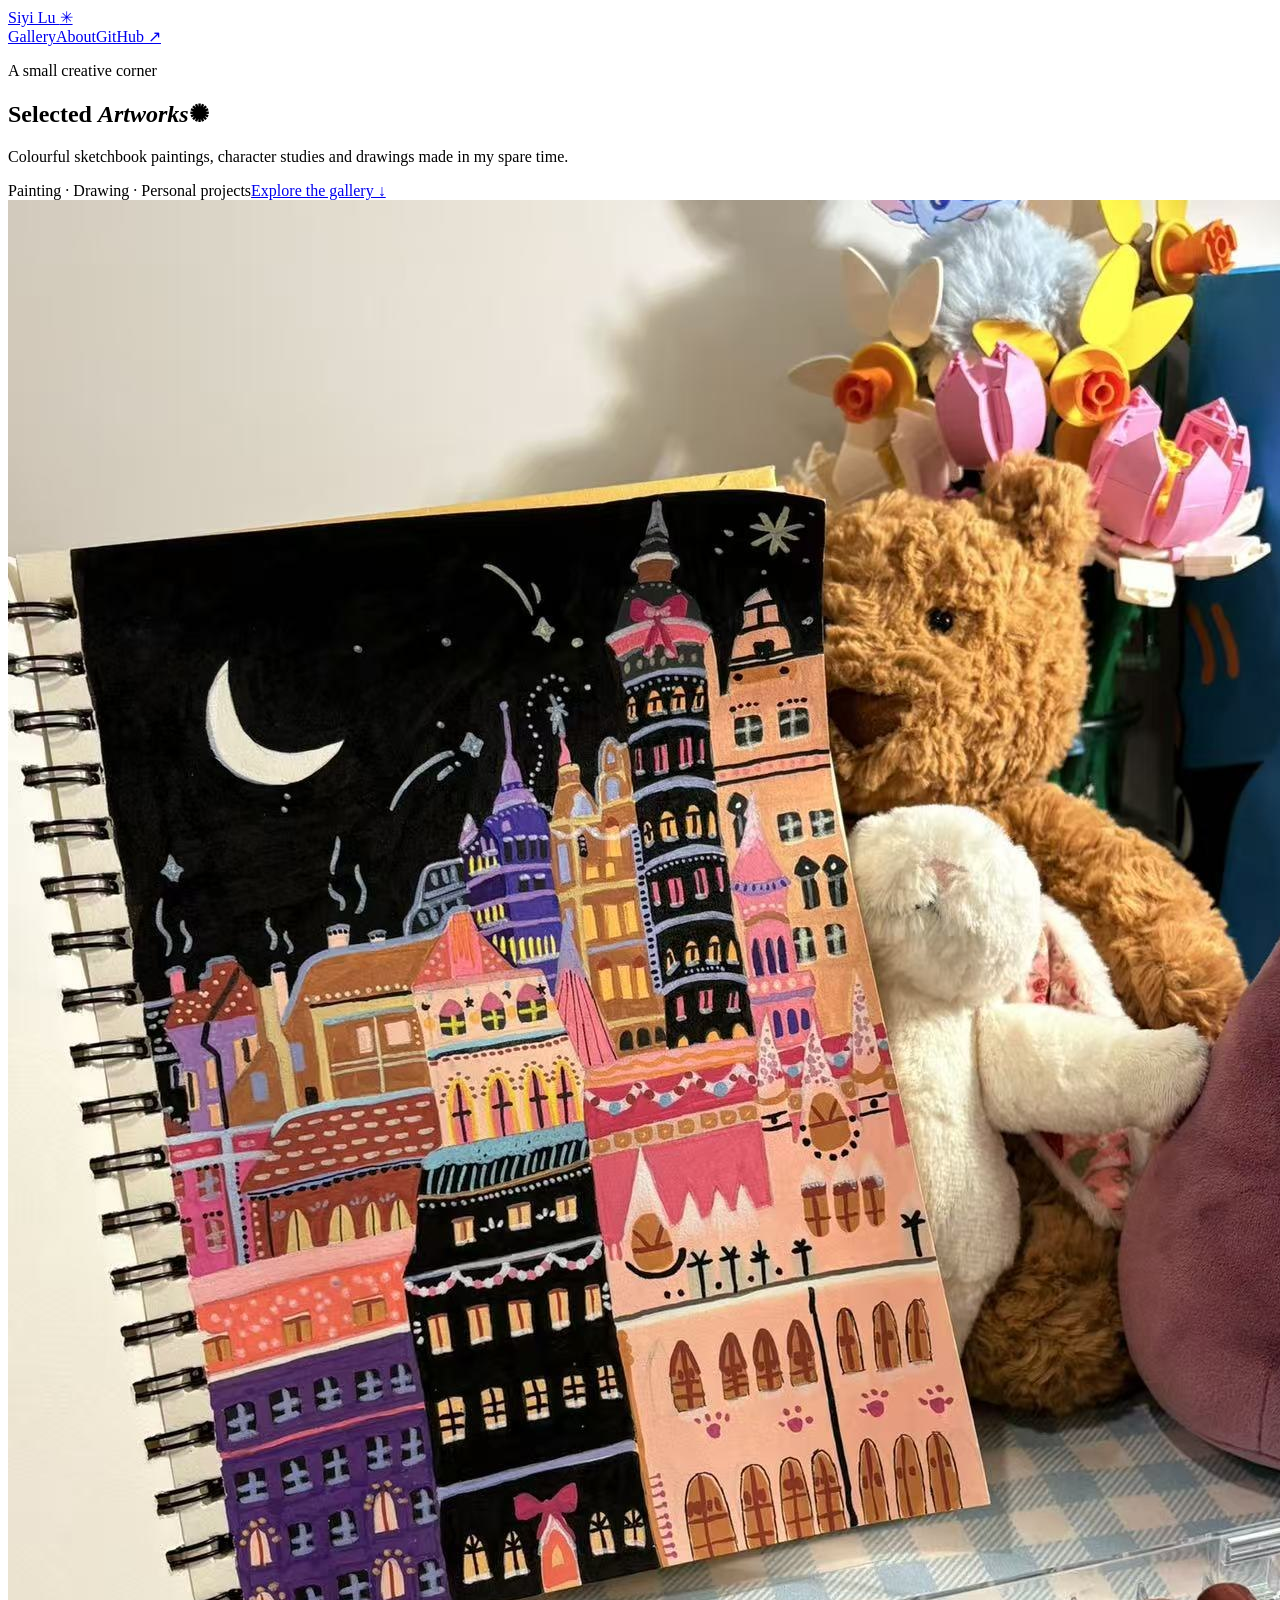
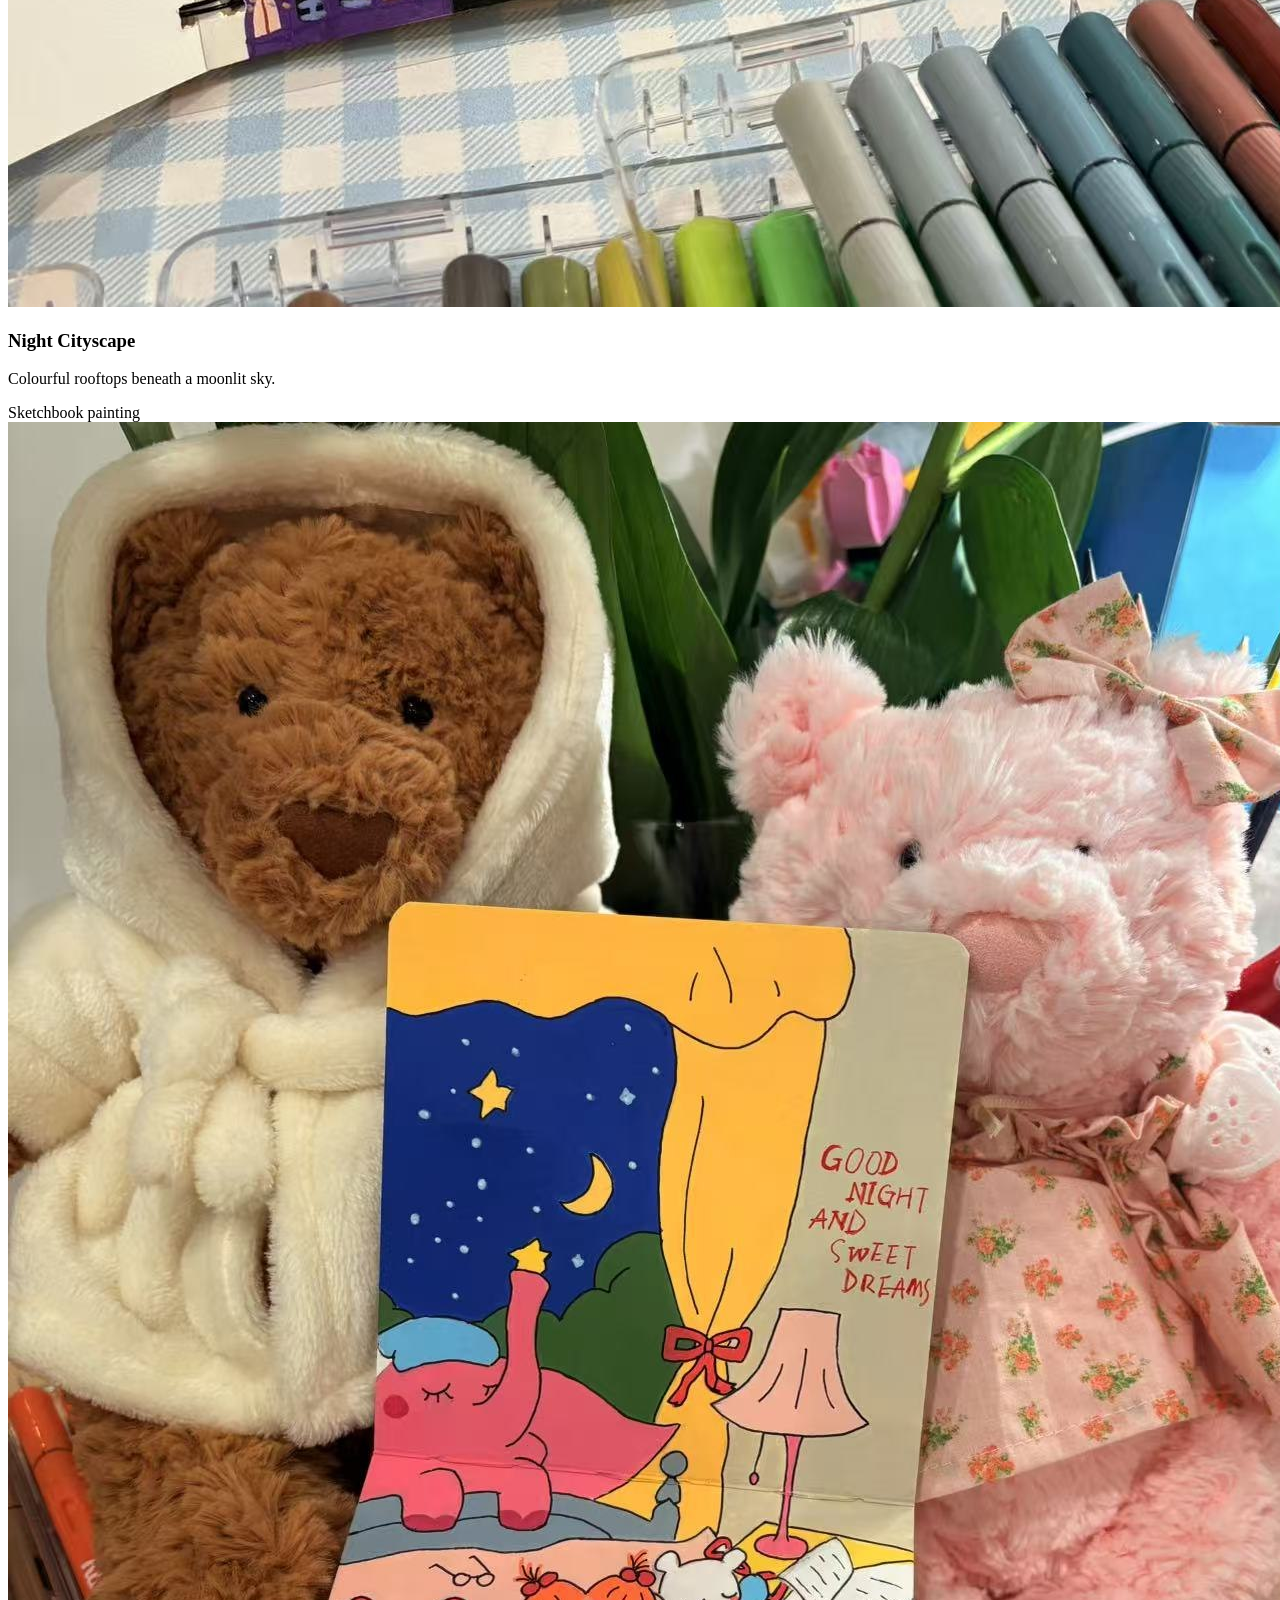
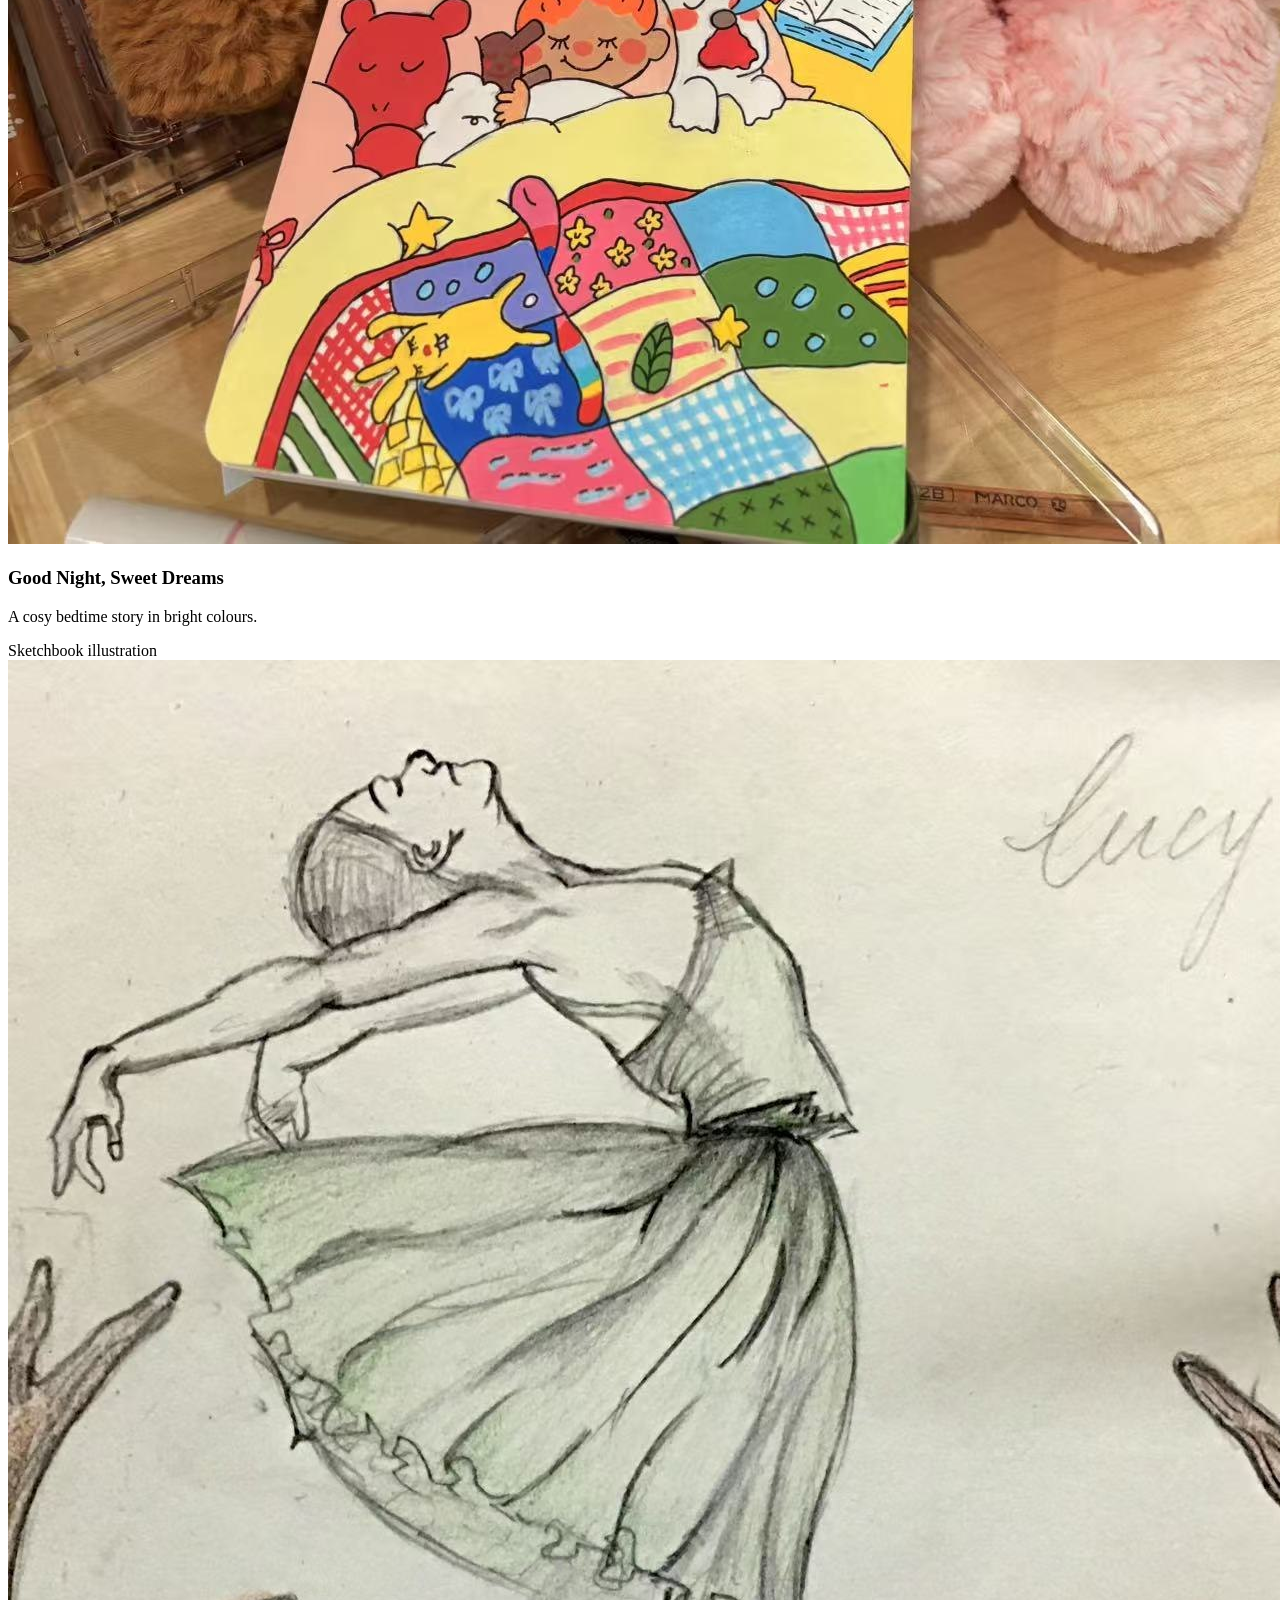
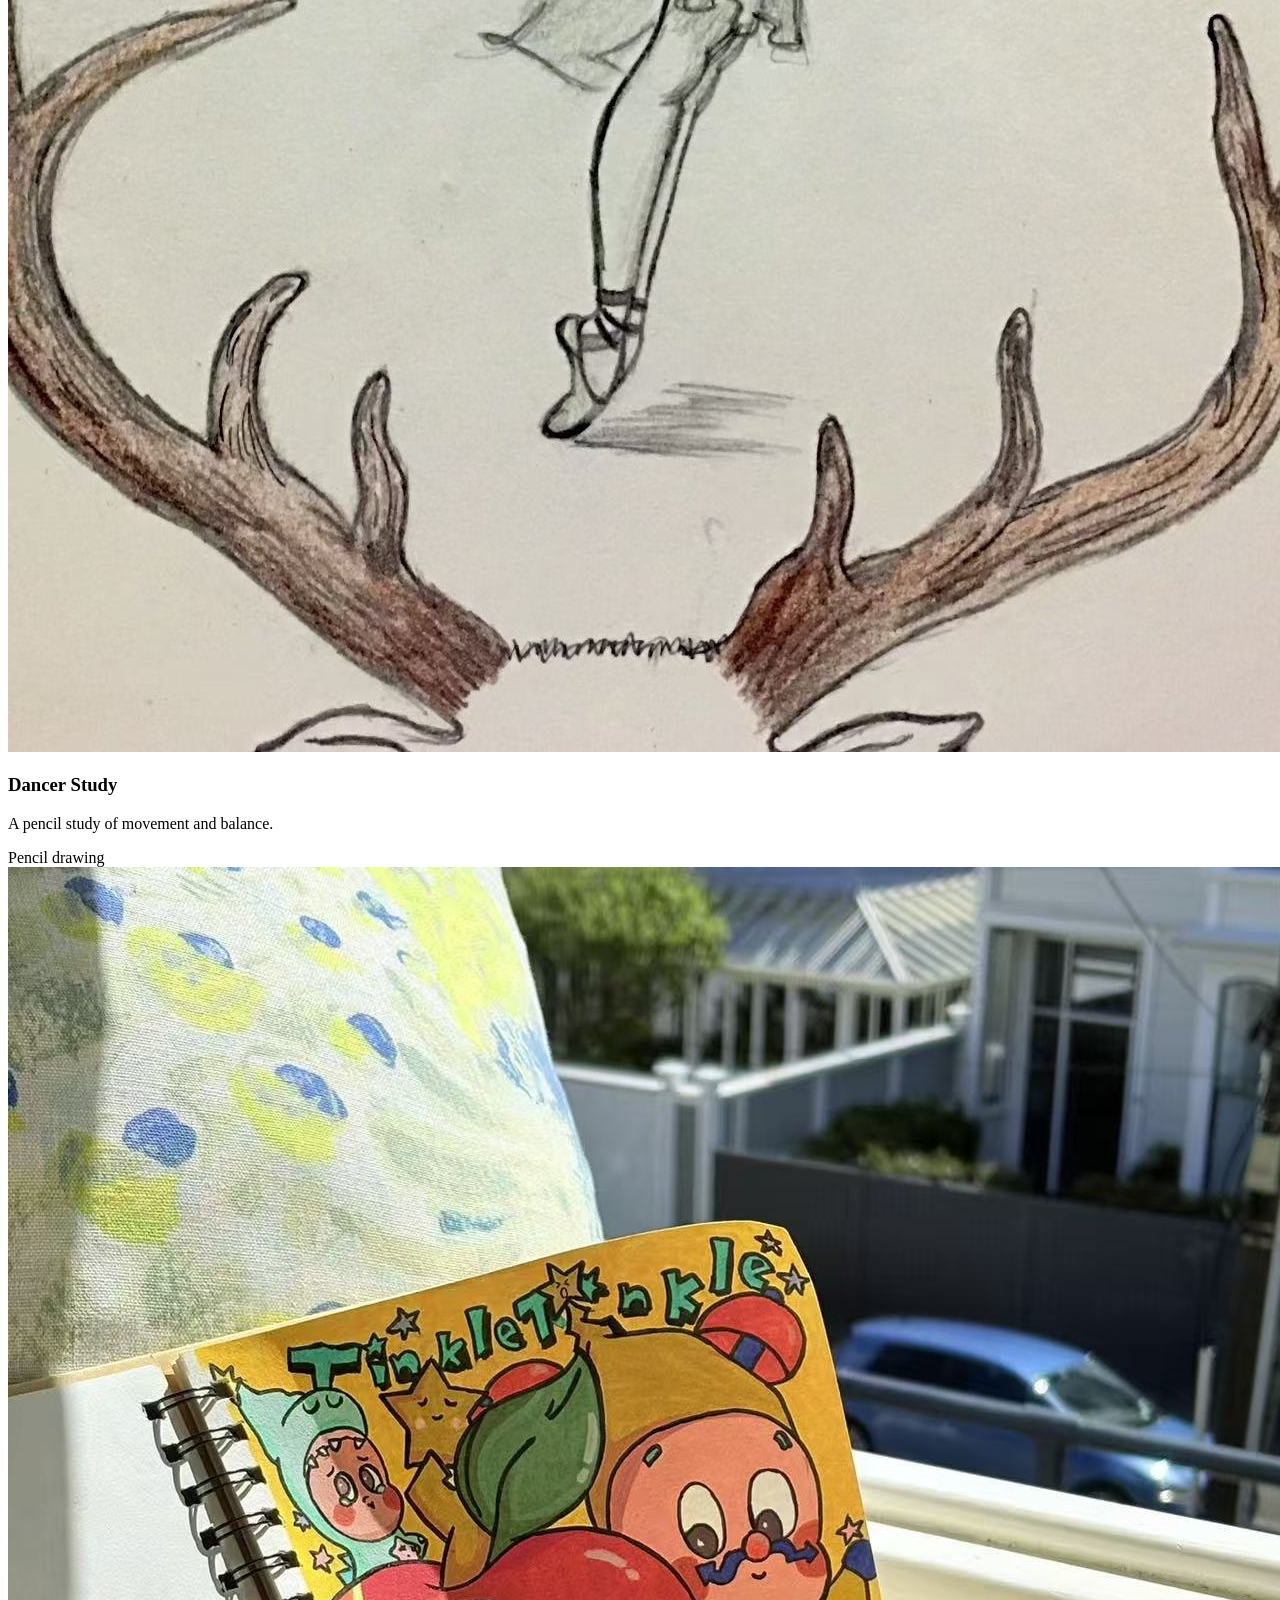
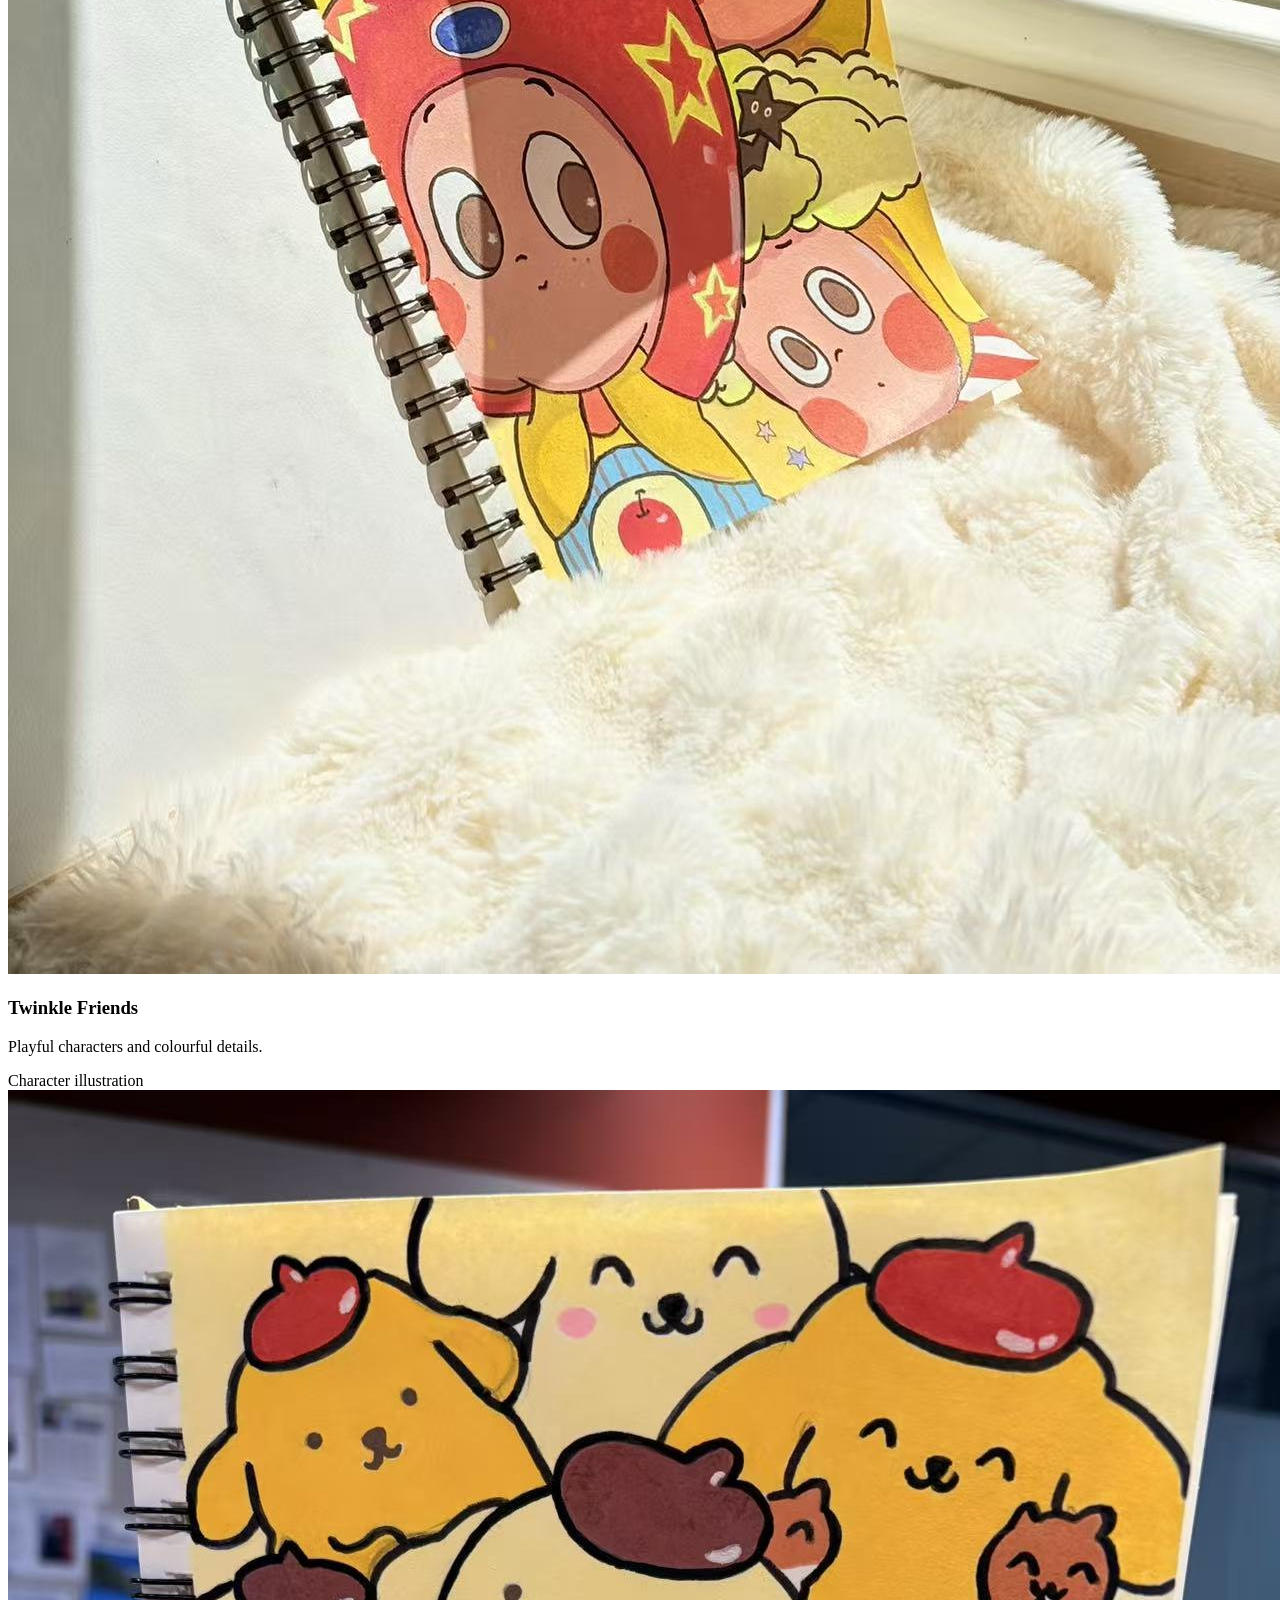
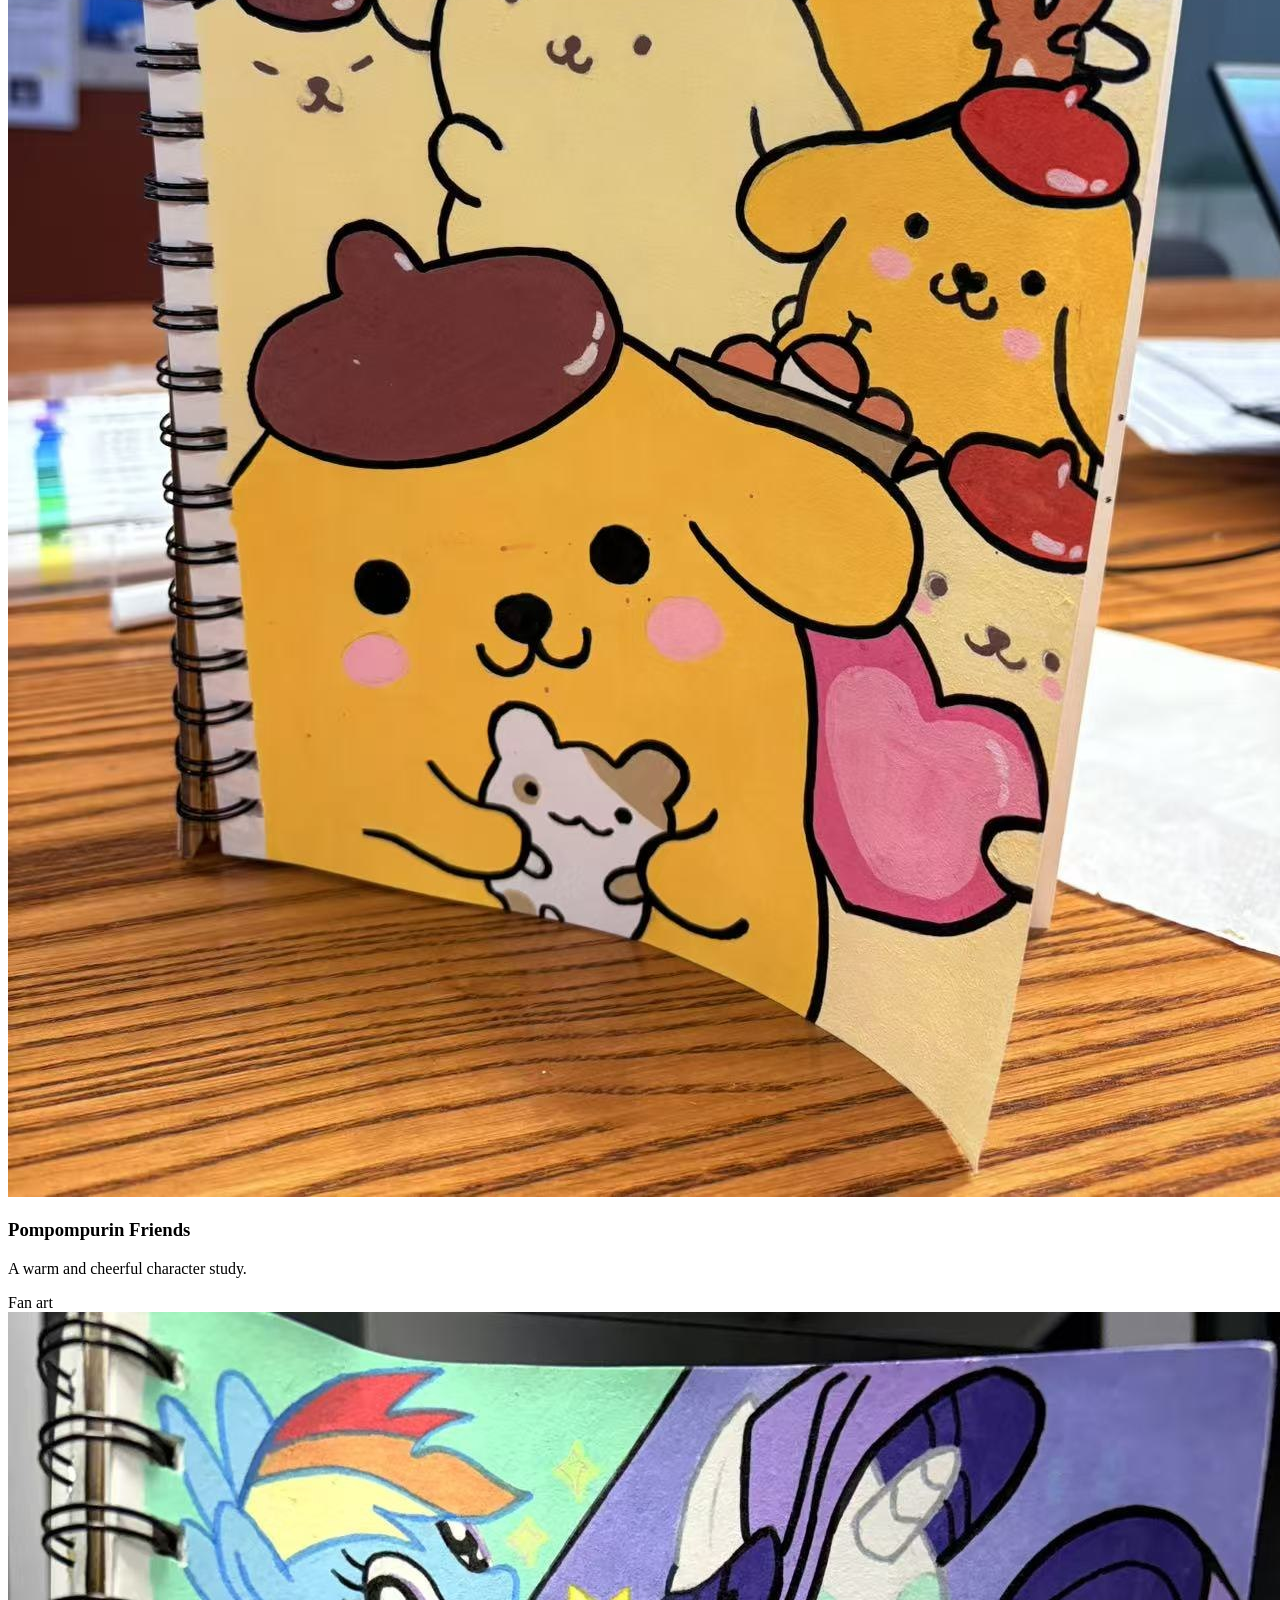
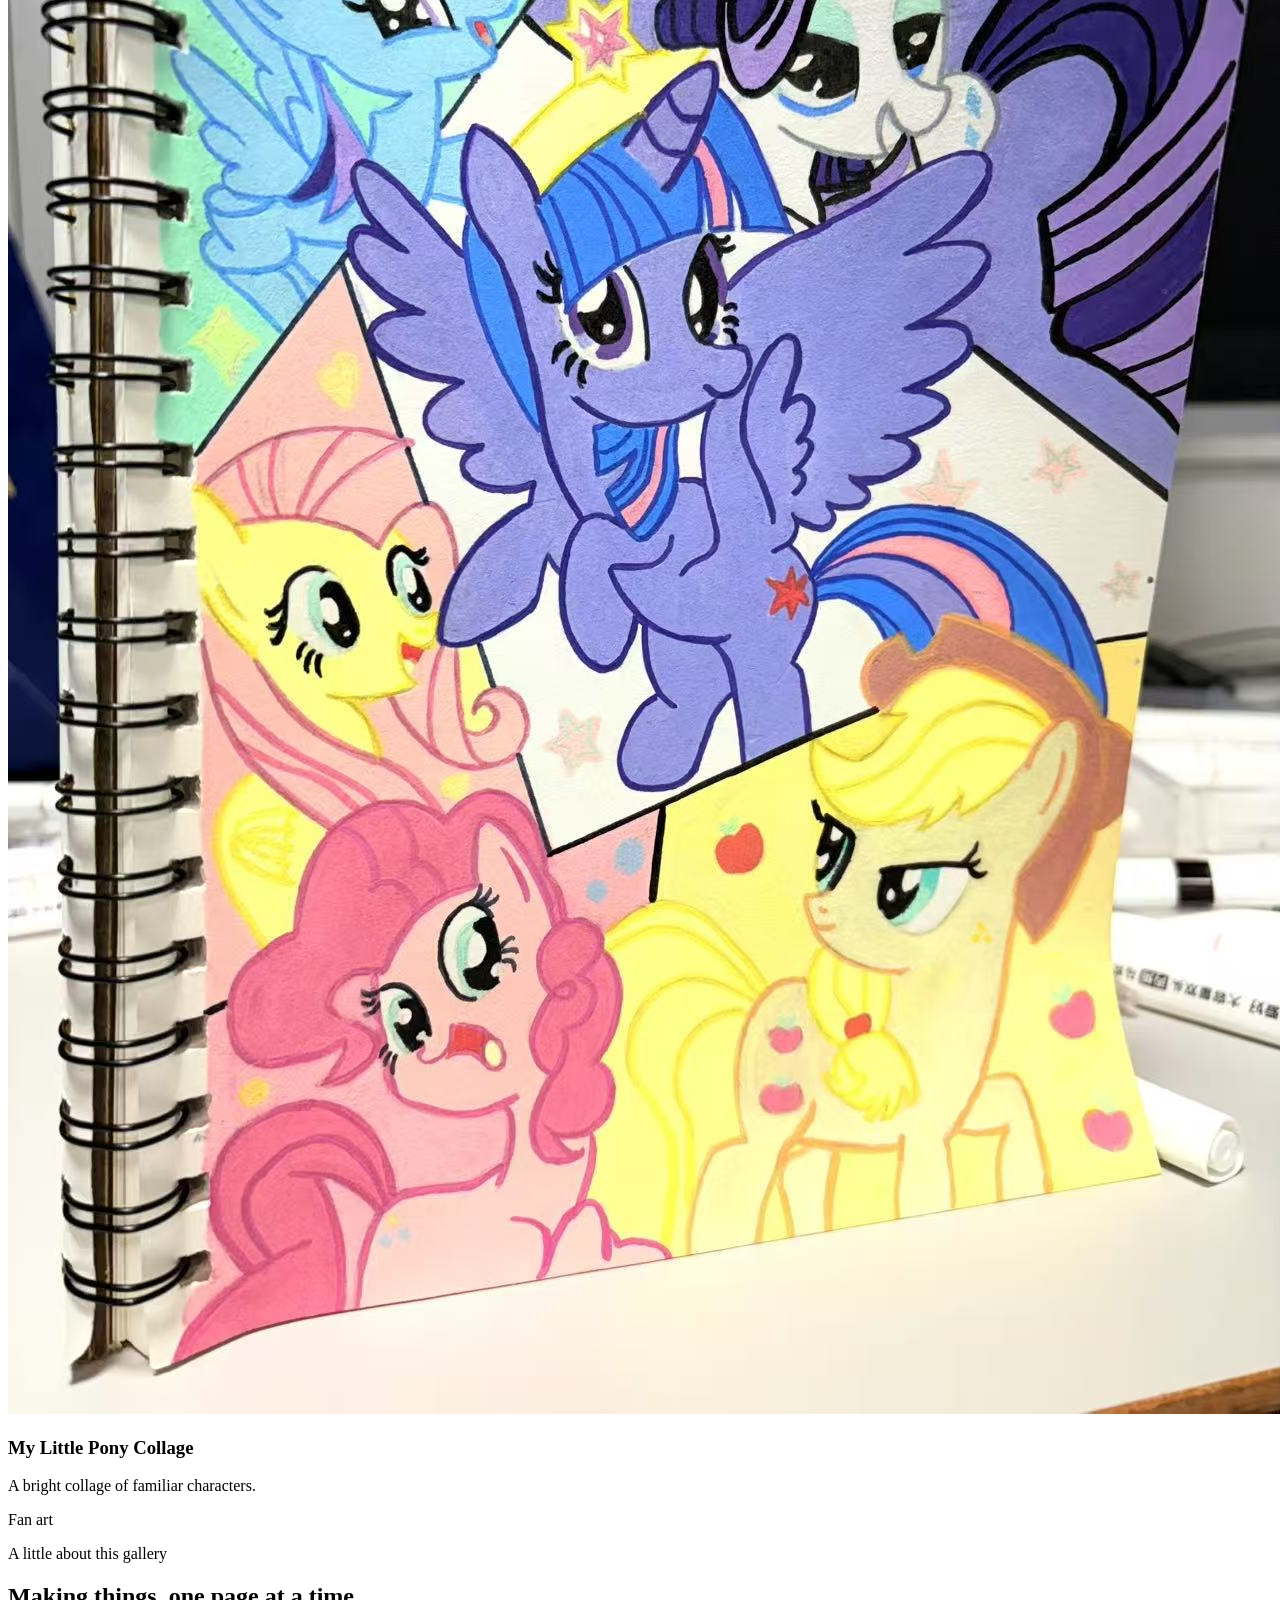
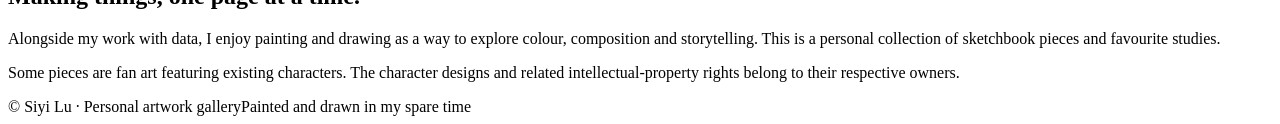
==== index.html @ df7b19b4 "Add art gallery homepage with six uploaded paintings" ====
<!doctype html>
<html lang="en">
<head>
<meta charset="utf-8">
<meta name="viewport" content="width=device-width, initial-scale=1">
<meta name="description" content="Paintings, sketchbook illustrations and pencil drawings by Siyi Lu.">
<title>Selected Artworks · Siyi Lu</title>
<link rel="stylesheet" href="style.css">
</head>
<body>
<header class="site-header">
  <a class="signature" href="#home">Siyi Lu <span class="dot">✳</span></a>
  <nav aria-label="Main navigation"><a href="#gallery">Gallery</a><a href="#about">About</a><a href="https://github.com/LUCYLU-debug" target="_blank" rel="noopener noreferrer">GitHub ↗</a></nav>
</header>
<main id="home">
  <section class="intro" aria-labelledby="page-title">
    <p class="eyebrow">A small creative corner</p>
    <h1 id="page-title">Selected <em>Artworks</em><span class="spark">✺</span></h1>
    <p class="lead">Colourful sketchbook paintings, character studies and drawings made in my spare time.</p>
    <div class="intro-bottom"><span>Painting · Drawing · Personal projects</span><a href="#gallery" class="browse">Explore the gallery ↓</a></div>
  </section>
  <section id="gallery" class="gallery" aria-label="Artwork gallery">
    <article class="art-card">
      <a class="image-link" href="night-city.jpg" target="_blank" rel="noopener noreferrer" aria-label="View full image: Night Cityscape"><img src="night-city.jpg" alt="Colourful rooftops beneath a moonlit sky." loading="lazy"></a>
      <div class="art-info"><div class="art-text"><h3>Night Cityscape</h3><p>Colourful rooftops beneath a moonlit sky.</p></div><span class="pill">Sketchbook painting</span></div>
    </article>
    <article class="art-card">
      <a class="image-link" href="sweet-dreams.jpg" target="_blank" rel="noopener noreferrer" aria-label="View full image: Good Night, Sweet Dreams"><img src="sweet-dreams.jpg" alt="A cosy bedtime story in bright colours." loading="lazy"></a>
      <div class="art-info"><div class="art-text"><h3>Good Night, Sweet Dreams</h3><p>A cosy bedtime story in bright colours.</p></div><span class="pill">Sketchbook illustration</span></div>
    </article>
    <article class="art-card">
      <a class="image-link" href="dancer-study.jpg" target="_blank" rel="noopener noreferrer" aria-label="View full image: Dancer Study"><img src="dancer-study.jpg" alt="A pencil study of movement and balance." loading="lazy"></a>
      <div class="art-info"><div class="art-text"><h3>Dancer Study</h3><p>A pencil study of movement and balance.</p></div><span class="pill">Pencil drawing</span></div>
    </article>
    <article class="art-card">
      <a class="image-link" href="twinkle-friends.jpg" target="_blank" rel="noopener noreferrer" aria-label="View full image: Twinkle Friends"><img src="twinkle-friends.jpg" alt="Playful characters and colourful details." loading="lazy"></a>
      <div class="art-info"><div class="art-text"><h3>Twinkle Friends</h3><p>Playful characters and colourful details.</p></div><span class="pill">Character illustration</span></div>
    </article>
    <article class="art-card">
      <a class="image-link" href="pompompurin-fanart.jpg" target="_blank" rel="noopener noreferrer" aria-label="View full image: Pompompurin Friends"><img src="pompompurin-fanart.jpg" alt="A warm and cheerful character study." loading="lazy"></a>
      <div class="art-info"><div class="art-text"><h3>Pompompurin Friends</h3><p>A warm and cheerful character study.</p></div><span class="pill">Fan art</span></div>
    </article>
    <article class="art-card">
      <a class="image-link" href="my-little-pony-fanart.jpg" target="_blank" rel="noopener noreferrer" aria-label="View full image: My Little Pony Collage"><img src="my-little-pony-fanart.jpg" alt="A bright collage of familiar characters." loading="lazy"></a>
      <div class="art-info"><div class="art-text"><h3>My Little Pony Collage</h3><p>A bright collage of familiar characters.</p></div><span class="pill">Fan art</span></div>
    </article>
  </section>
  <section id="about" class="about">
    <div><p class="eyebrow">A little about this gallery</p><h2>Making things, one page at a time.</h2></div>
    <div><p>Alongside my work with data, I enjoy painting and drawing as a way to explore colour, composition and storytelling. This is a personal collection of sketchbook pieces and favourite studies.</p><p class="note">Some pieces are fan art featuring existing characters. The character designs and related intellectual-property rights belong to their respective owners.</p></div>
  </section>
</main>
<footer><span>© Siyi Lu · Personal artwork gallery</span><span>Painted and drawn in my spare time</span></footer>
</body>
</html>
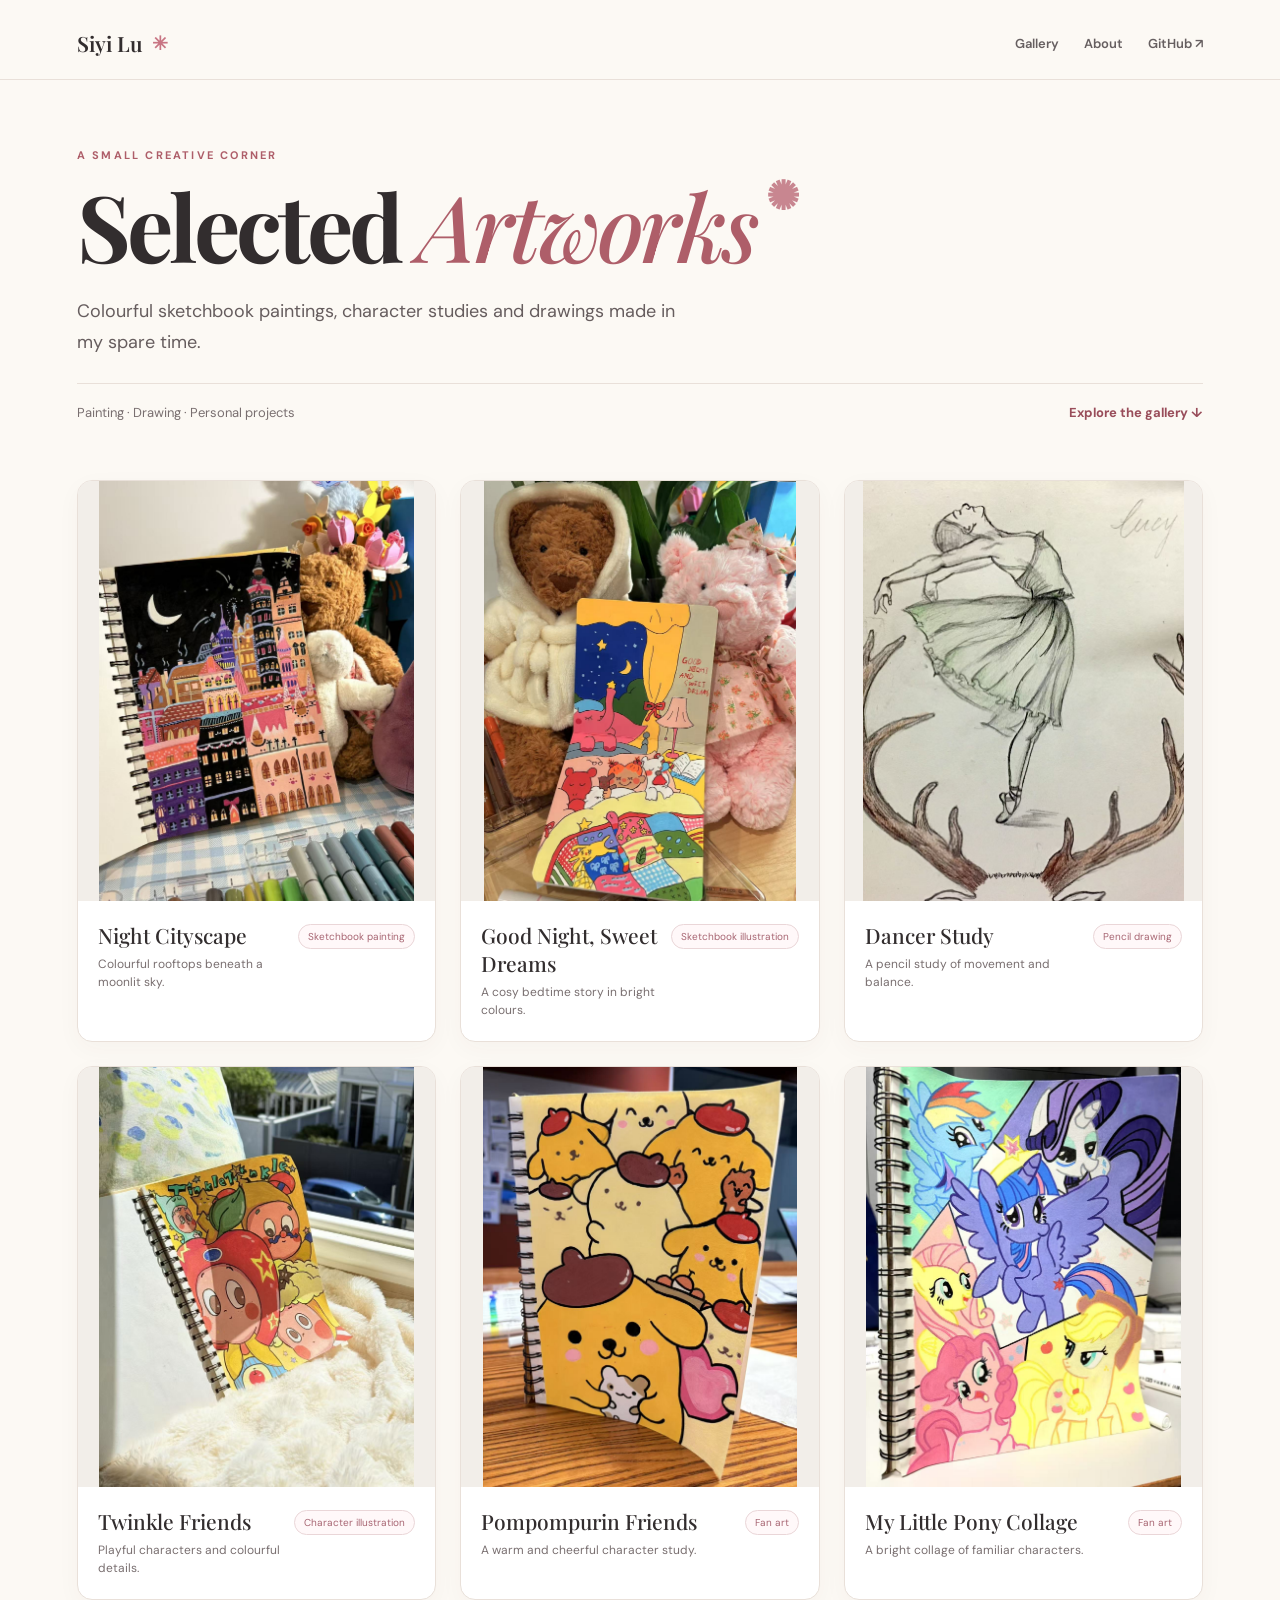
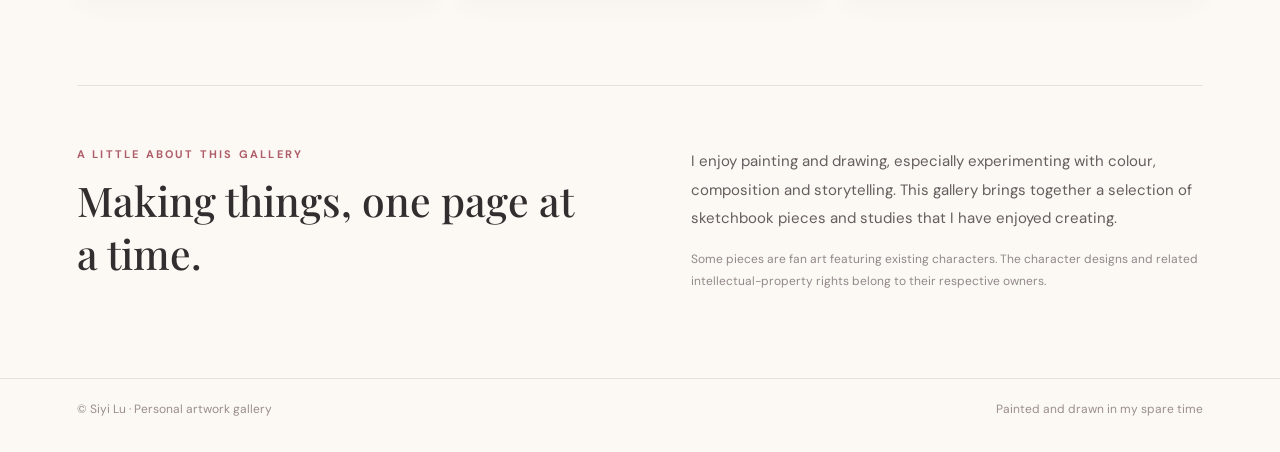
==== commit a8cda6c7: "Make gallery introduction personal and remove work-related framing" ====
--- a/index.html
+++ b/index.html
@@ -47,7 +47,7 @@
   </section>
   <section id="about" class="about">
     <div><p class="eyebrow">A little about this gallery</p><h2>Making things, one page at a time.</h2></div>
-    <div><p>Alongside my work with data, I enjoy painting and drawing as a way to explore colour, composition and storytelling. This is a personal collection of sketchbook pieces and favourite studies.</p><p class="note">Some pieces are fan art featuring existing characters. The character designs and related intellectual-property rights belong to their respective owners.</p></div>
+    <div><p>I enjoy painting and drawing, especially experimenting with colour, composition and storytelling. This gallery brings together a selection of sketchbook pieces and studies that I have enjoyed creating.</p><p class="note">Some pieces are fan art featuring existing characters. The character designs and related intellectual-property rights belong to their respective owners.</p></div>
   </section>
 </main>
 <footer><span>© Siyi Lu · Personal artwork gallery</span><span>Painted and drawn in my spare time</span></footer>
--- a/style.css
+++ b/style.css
@@ -0,0 +1,38 @@
+@import url('https://fonts.googleapis.com/css2?family=DM+Sans:wght@400;500;600;700&family=Playfair+Display:ital,wght@0,500;0,600;1,500&display=swap');
+:root{--ink:#322d2e;--muted:#796f70;--paper:#fcf9f4;--border:#e9e0d9;--rose:#ae5e69}
+*{box-sizing:border-box}
+html{scroll-behavior:smooth}
+body{margin:0;background:var(--paper);font-family:'DM Sans',Arial,sans-serif;color:var(--ink)}
+a{color:inherit}
+.site-header{max-width:1280px;margin:auto;padding:29px 6% 22px;display:flex;justify-content:space-between;align-items:center;gap:16px;border-bottom:1px solid var(--border)}
+.signature{font-family:'Playfair Display',Georgia,serif;font-size:21px;text-decoration:none;font-weight:600}
+.dot{font-size:19px;color:#c87583;vertical-align:top;margin-left:4px}
+.site-header nav{display:flex;gap:25px;align-items:center}
+.site-header nav a{text-decoration:none;font-size:13px;font-weight:600;color:#665f60}
+.site-header nav a:hover,.browse:hover{color:var(--rose)}
+main{max-width:1280px;margin:auto;padding:0 6%}
+.intro{padding:68px 0 35px}
+.eyebrow{text-transform:uppercase;letter-spacing:.20em;font-size:11px;font-weight:700;color:var(--rose);margin:0 0 13px}
+.intro h1{font-family:'Playfair Display',Georgia,serif;font-size:clamp(50px,7.2vw,100px);line-height:1.09;letter-spacing:-.04em;margin:0}
+.intro h1 em{font-weight:500;color:var(--rose)}
+.spark{font-family:Georgia,serif;font-style:normal;font-size:40px;color:#c88690;margin-left:11px;vertical-align:top}
+.lead{max-width:615px;font-size:18px;line-height:1.7;color:#665d5e;margin:21px 0 25px}
+.intro-bottom{display:flex;justify-content:space-between;align-items:center;gap:20px;color:var(--muted);font-size:13px;border-top:1px solid var(--border);padding-top:20px}
+.browse{text-decoration:none;font-weight:700;color:#994d5a}
+.gallery{display:grid;grid-template-columns:repeat(3,minmax(0,1fr));gap:24px;margin:24px 0 85px}
+.art-card{min-width:0;background:white;border-radius:15px;overflow:hidden;border:1px solid var(--border);box-shadow:0 7px 25px rgba(90,60,58,.035)}
+.image-link{background:#f2eee9;display:flex;justify-content:center;align-items:center;overflow:hidden;height:420px}
+.image-link img{display:block;max-width:100%;max-height:100%;width:auto;height:100%;object-fit:contain;transition:transform .35s ease}
+.image-link:hover img{transform:scale(1.025)}
+.art-info{display:flex;gap:10px;justify-content:space-between;padding:20px 20px 21px;align-items:flex-start}
+.art-info h3{font-family:'Playfair Display',Georgia,serif;font-size:21px;font-weight:500;margin:0 0 6px}
+.art-info p{margin:0;color:var(--muted);font-size:12px;line-height:1.55}
+.pill{flex-shrink:0;border:1px solid #ead6d8;background:#fff8f9;color:#a76572;font-size:10px;padding:5px 9px;border-radius:20px;margin-top:3px}
+.about{display:grid;grid-template-columns:1fr 1fr;gap:9%;border-top:1px solid var(--border);padding:61px 0 70px}
+.about h2{font-family:'Playfair Display',Georgia,serif;font-size:clamp(28px,3.2vw,42px);font-weight:500;line-height:1.3;margin:0}
+.about p:not(.eyebrow){font-size:15px;line-height:1.9;color:#665d5e;margin:0 0 15px}
+.about .note{font-size:12px!important;color:#918789!important}
+footer{max-width:1280px;margin:auto;padding:22px 6% 35px;border-top:1px solid var(--border);display:flex;justify-content:space-between;gap:20px;color:#9a8e8d;font-size:12px}
+@media(max-width:920px){.gallery{grid-template-columns:repeat(2,minmax(0,1fr));gap:16px}.image-link{height:325px}}
+@media(max-width:600px){.site-header{padding:20px 5%}.site-header nav{gap:13px}.site-header nav a{font-size:11px}.intro{padding:45px 0 22px}.intro h1{font-size:49px}.lead{font-size:15px}.intro-bottom{align-items:flex-start;flex-direction:column;gap:10px}.gallery{grid-template-columns:1fr;gap:15px}.image-link{height:380px}.art-info h3{font-size:20px}.about{grid-template-columns:1fr;gap:18px;padding:47px 0}.spark{font-size:24px}footer{flex-direction:column}}
+@media(prefers-reduced-motion:reduce){html{scroll-behavior:auto}.image-link img{transition:none}}
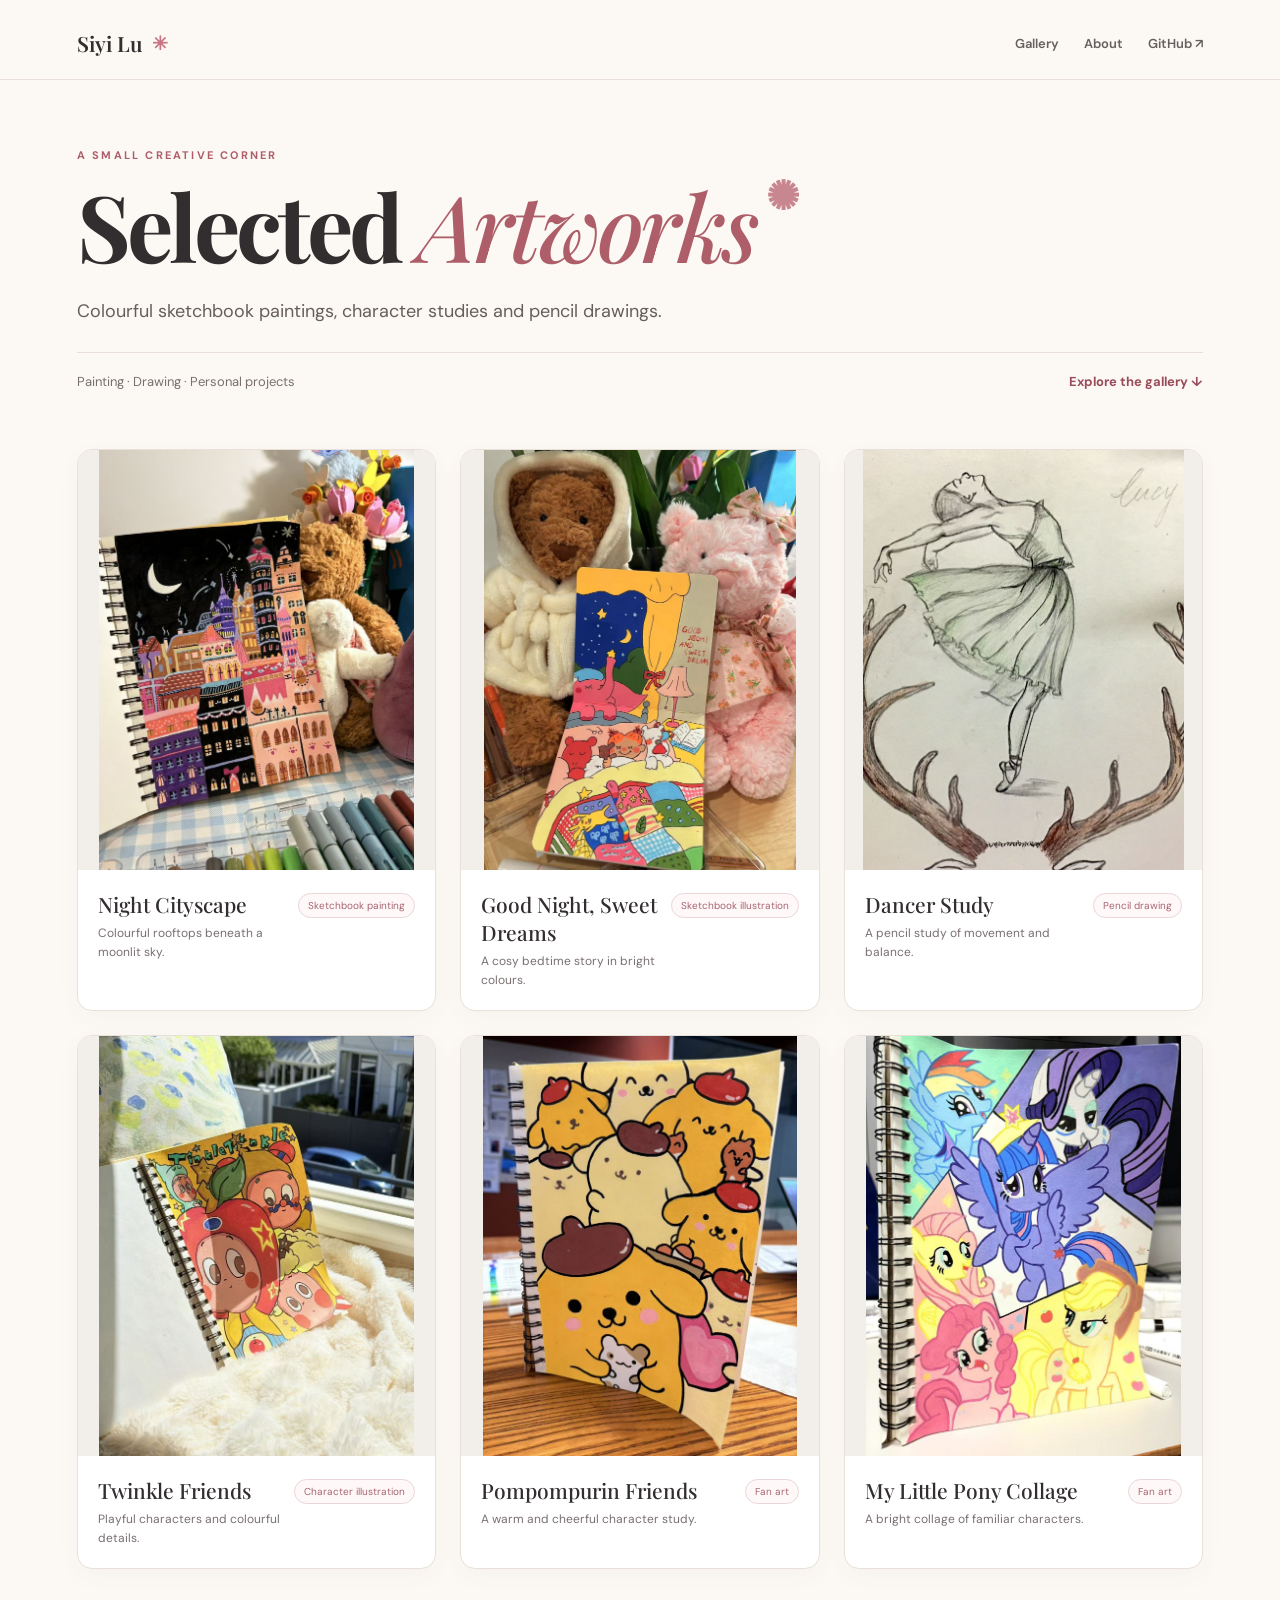
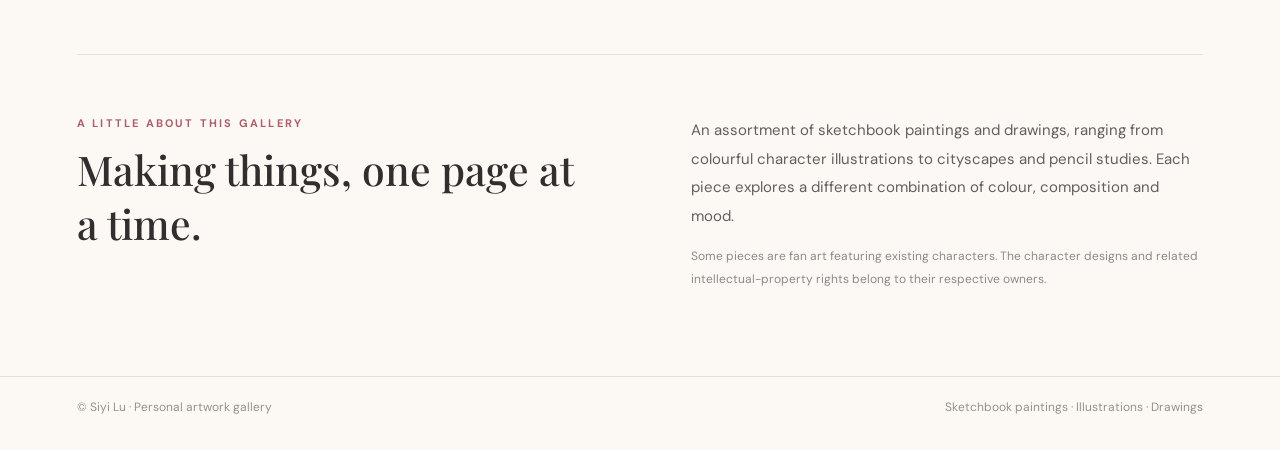
==== commit 49295b3d: "Use entirely neutral non-first-person copy on art gallery" ====
--- a/index.html
+++ b/index.html
@@ -16,7 +16,7 @@
   <section class="intro" aria-labelledby="page-title">
     <p class="eyebrow">A small creative corner</p>
     <h1 id="page-title">Selected <em>Artworks</em><span class="spark">✺</span></h1>
-    <p class="lead">Colourful sketchbook paintings, character studies and drawings made in my spare time.</p>
+    <p class="lead">Colourful sketchbook paintings, character studies and pencil drawings.</p>
     <div class="intro-bottom"><span>Painting · Drawing · Personal projects</span><a href="#gallery" class="browse">Explore the gallery ↓</a></div>
   </section>
   <section id="gallery" class="gallery" aria-label="Artwork gallery">
@@ -47,9 +47,9 @@
   </section>
   <section id="about" class="about">
     <div><p class="eyebrow">A little about this gallery</p><h2>Making things, one page at a time.</h2></div>
-    <div><p>I enjoy painting and drawing, especially experimenting with colour, composition and storytelling. This gallery brings together a selection of sketchbook pieces and studies that I have enjoyed creating.</p><p class="note">Some pieces are fan art featuring existing characters. The character designs and related intellectual-property rights belong to their respective owners.</p></div>
+    <div><p>An assortment of sketchbook paintings and drawings, ranging from colourful character illustrations to cityscapes and pencil studies. Each piece explores a different combination of colour, composition and mood.</p><p class="note">Some pieces are fan art featuring existing characters. The character designs and related intellectual-property rights belong to their respective owners.</p></div>
   </section>
 </main>
-<footer><span>© Siyi Lu · Personal artwork gallery</span><span>Painted and drawn in my spare time</span></footer>
+<footer><span>© Siyi Lu · Personal artwork gallery</span><span>Sketchbook paintings · Illustrations · Drawings</span></footer>
 </body>
 </html>
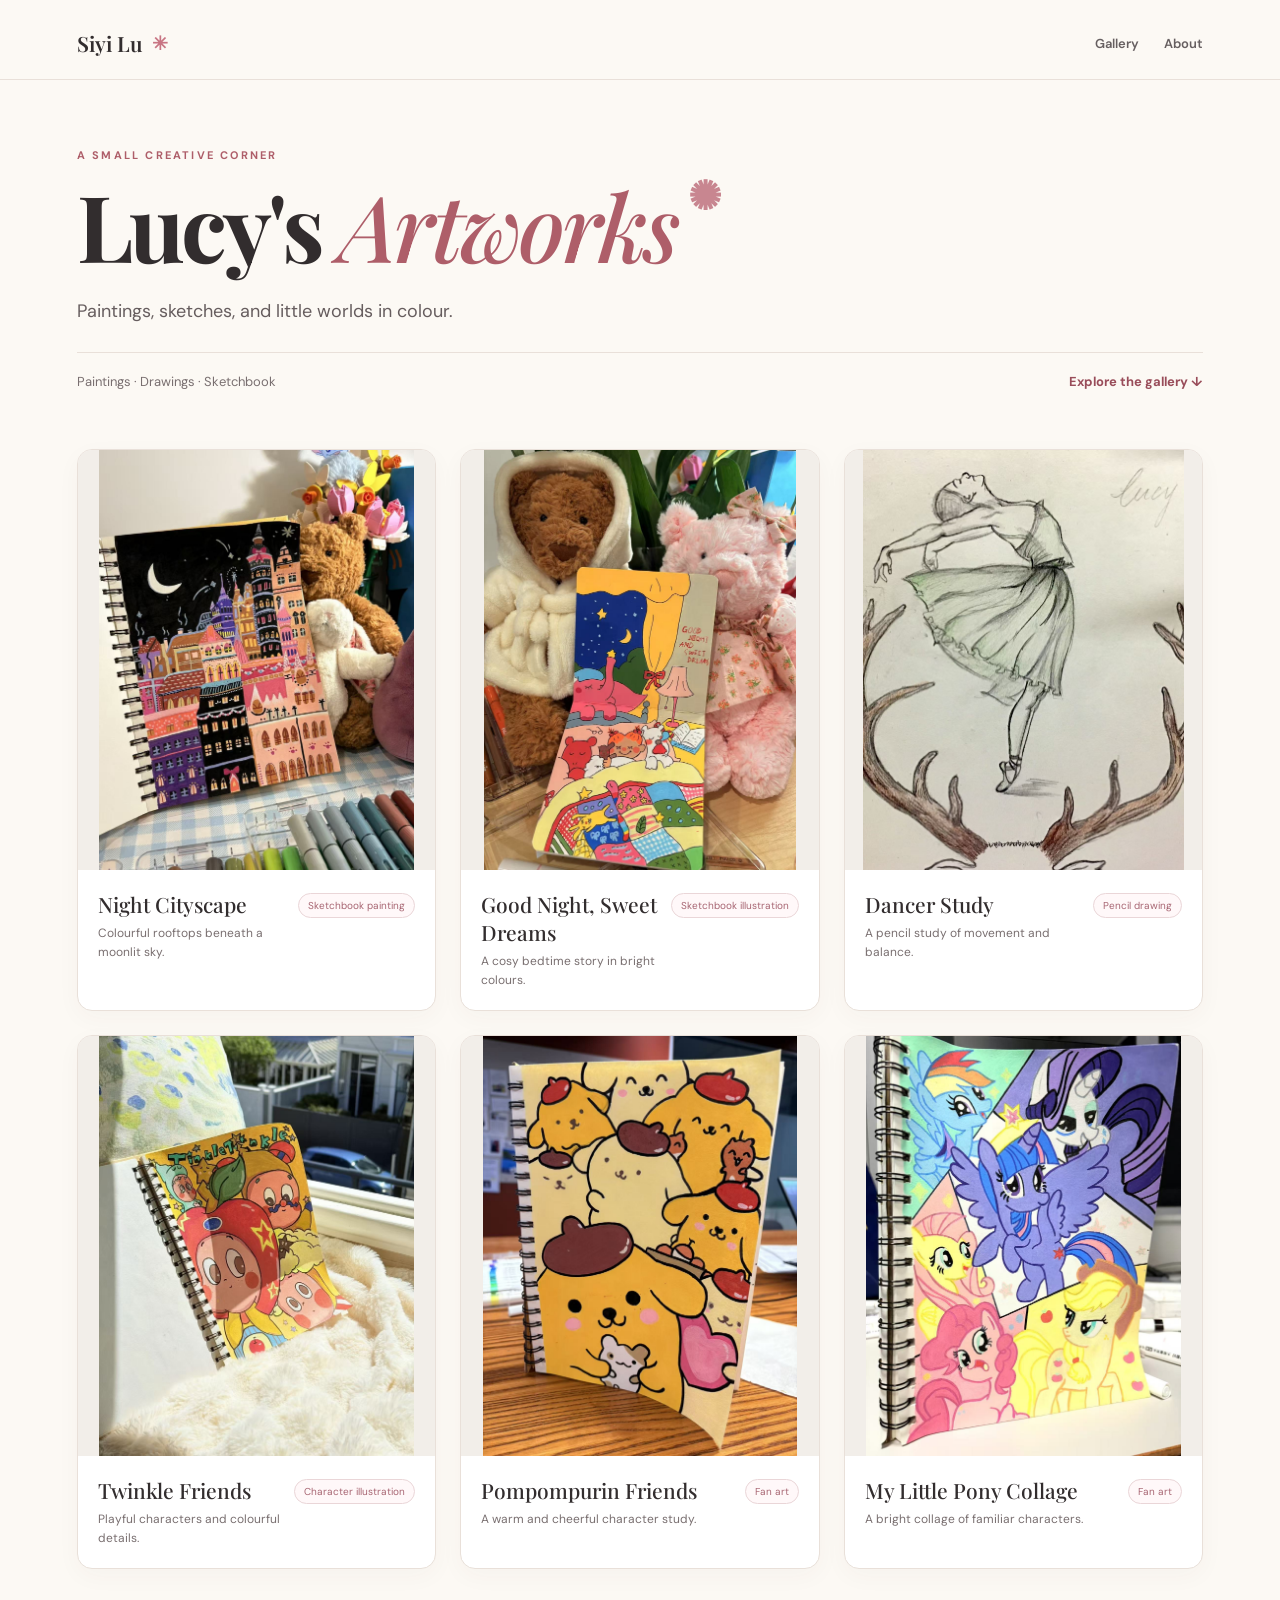
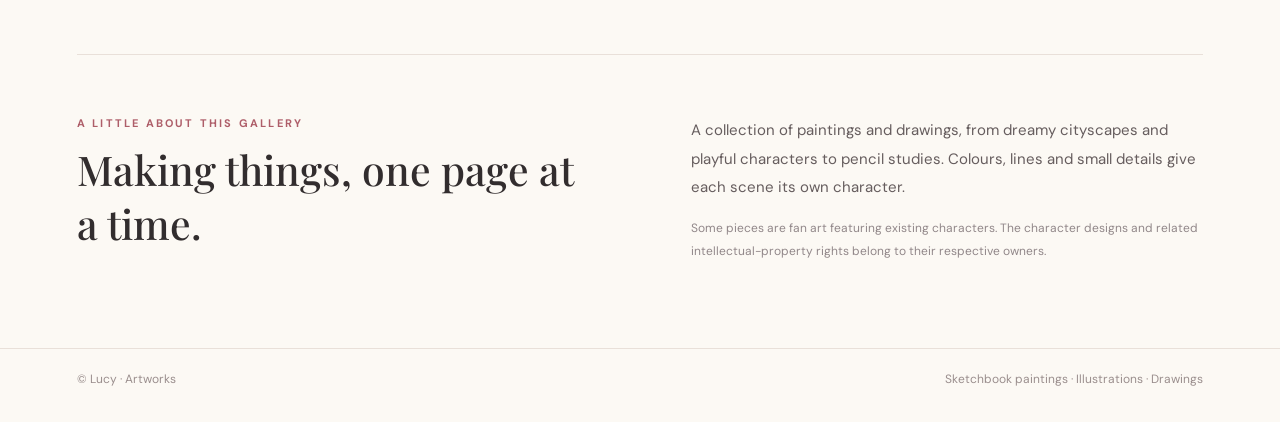
==== commit ddb08a2c: "Rename gallery to Lucy's Artworks and remove portfolio/job-style framing" ====
--- a/index.html
+++ b/index.html
@@ -4,20 +4,20 @@
 <meta charset="utf-8">
 <meta name="viewport" content="width=device-width, initial-scale=1">
 <meta name="description" content="Paintings, sketchbook illustrations and pencil drawings by Siyi Lu.">
-<title>Selected Artworks · Siyi Lu</title>
+<title>Lucy's Artworks</title>
 <link rel="stylesheet" href="style.css">
 </head>
 <body>
 <header class="site-header">
   <a class="signature" href="#home">Siyi Lu <span class="dot">✳</span></a>
-  <nav aria-label="Main navigation"><a href="#gallery">Gallery</a><a href="#about">About</a><a href="https://github.com/LUCYLU-debug" target="_blank" rel="noopener noreferrer">GitHub ↗</a></nav>
+  <nav aria-label="Main navigation"><a href="#gallery">Gallery</a><a href="#about">About</a></nav>
 </header>
 <main id="home">
   <section class="intro" aria-labelledby="page-title">
     <p class="eyebrow">A small creative corner</p>
-    <h1 id="page-title">Selected <em>Artworks</em><span class="spark">✺</span></h1>
-    <p class="lead">Colourful sketchbook paintings, character studies and pencil drawings.</p>
-    <div class="intro-bottom"><span>Painting · Drawing · Personal projects</span><a href="#gallery" class="browse">Explore the gallery ↓</a></div>
+    <h1 id="page-title">Lucy's <em>Artworks</em><span class="spark">✺</span></h1>
+    <p class="lead">Paintings, sketches, and little worlds in colour.</p>
+    <div class="intro-bottom"><span>Paintings · Drawings · Sketchbook</span><a href="#gallery" class="browse">Explore the gallery ↓</a></div>
   </section>
   <section id="gallery" class="gallery" aria-label="Artwork gallery">
     <article class="art-card">
@@ -47,9 +47,9 @@
   </section>
   <section id="about" class="about">
     <div><p class="eyebrow">A little about this gallery</p><h2>Making things, one page at a time.</h2></div>
-    <div><p>An assortment of sketchbook paintings and drawings, ranging from colourful character illustrations to cityscapes and pencil studies. Each piece explores a different combination of colour, composition and mood.</p><p class="note">Some pieces are fan art featuring existing characters. The character designs and related intellectual-property rights belong to their respective owners.</p></div>
+    <div><p>A collection of paintings and drawings, from dreamy cityscapes and playful characters to pencil studies. Colours, lines and small details give each scene its own character.</p><p class="note">Some pieces are fan art featuring existing characters. The character designs and related intellectual-property rights belong to their respective owners.</p></div>
   </section>
 </main>
-<footer><span>© Siyi Lu · Personal artwork gallery</span><span>Sketchbook paintings · Illustrations · Drawings</span></footer>
+<footer><span>© Lucy · Artworks</span><span>Sketchbook paintings · Illustrations · Drawings</span></footer>
 </body>
 </html>
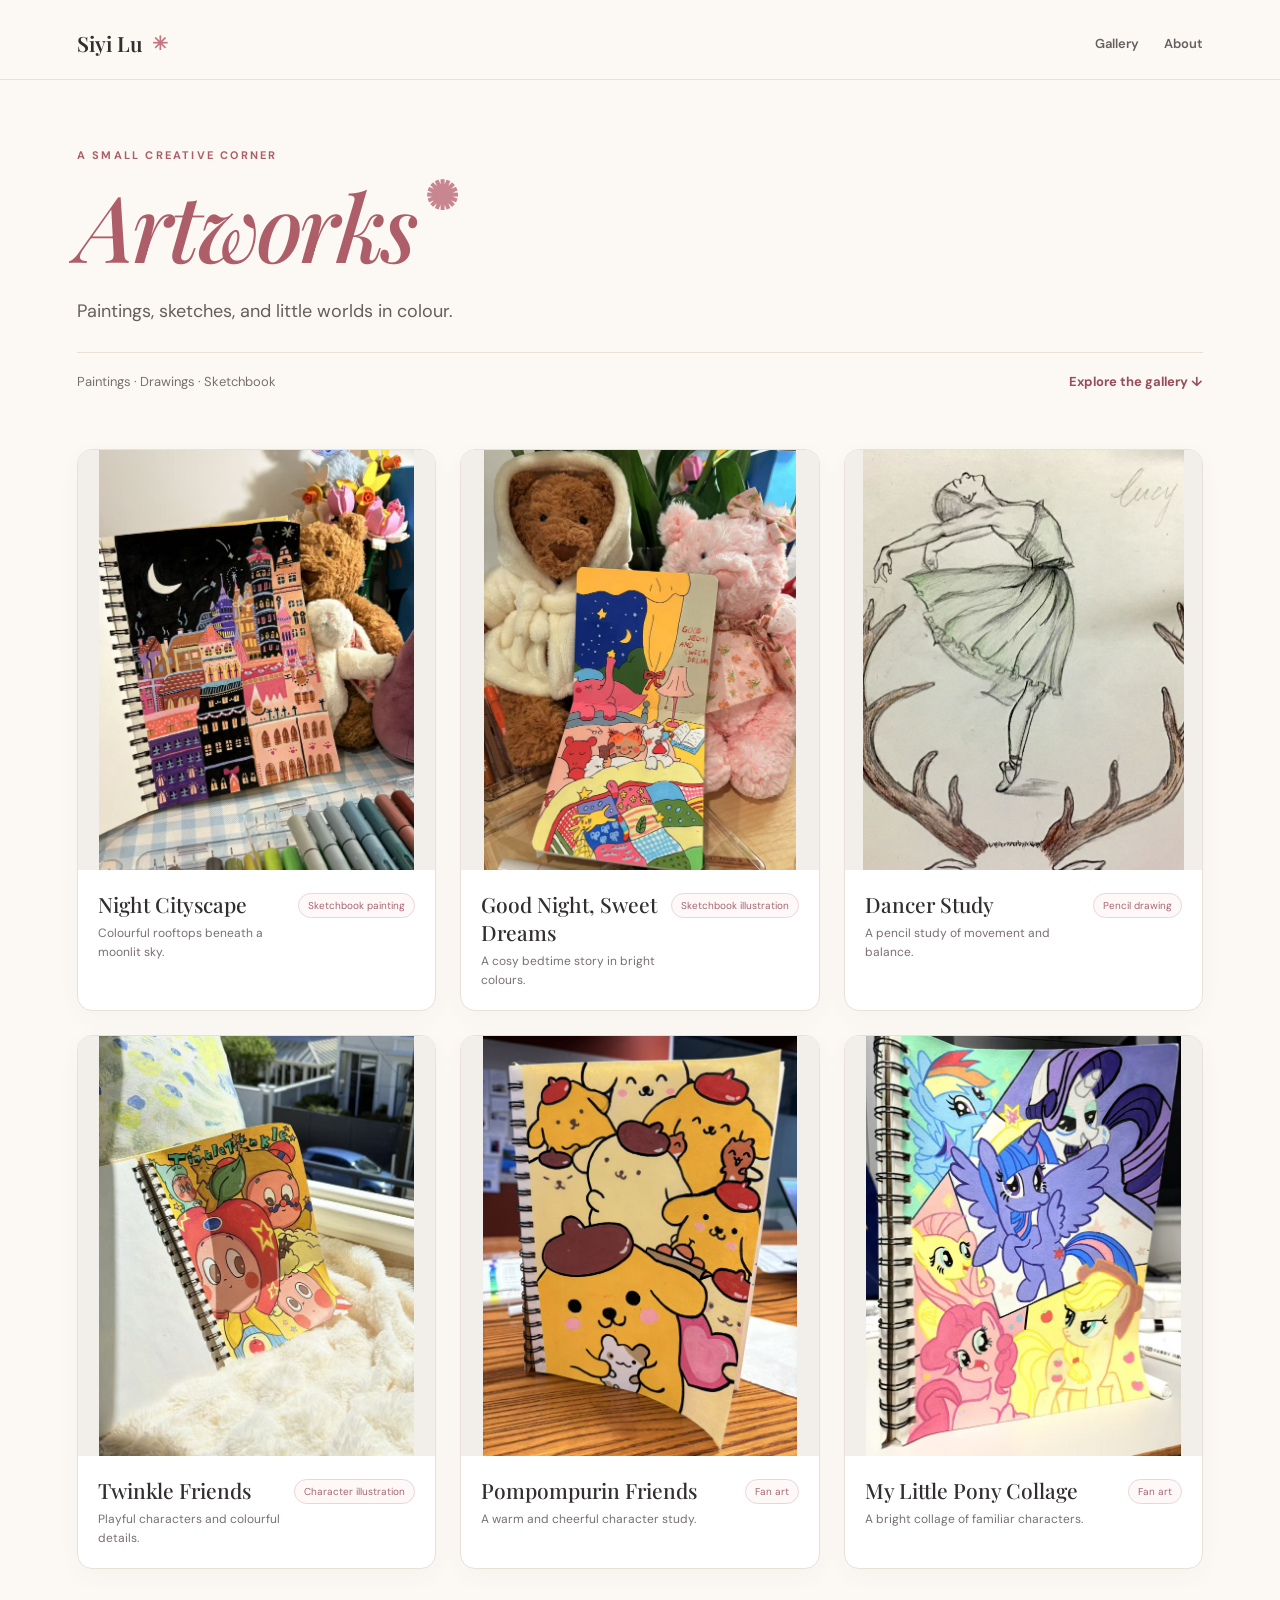
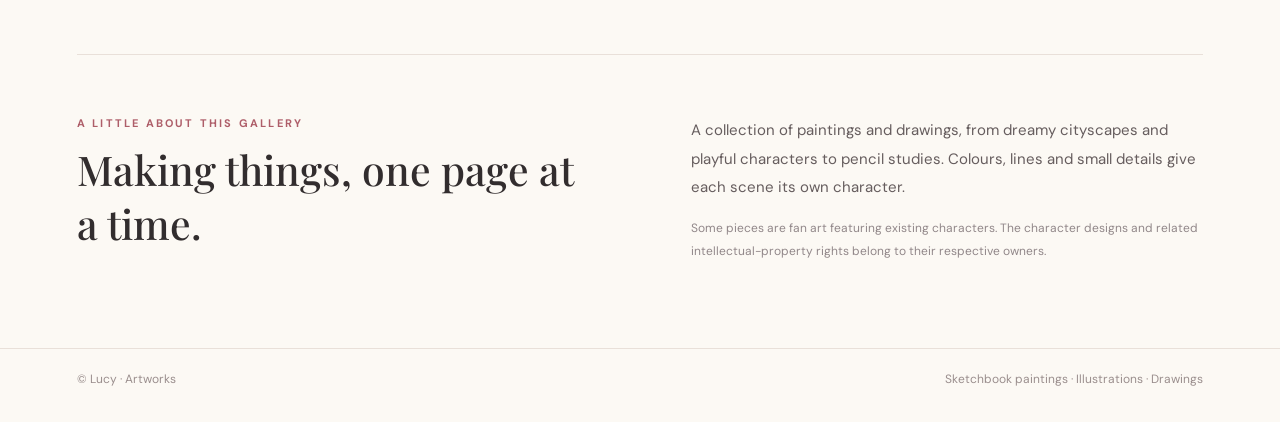
==== commit 8fe25857: "Use Artworks alone as gallery heading" ====
--- a/index.html
+++ b/index.html
@@ -15,7 +15,7 @@
 <main id="home">
   <section class="intro" aria-labelledby="page-title">
     <p class="eyebrow">A small creative corner</p>
-    <h1 id="page-title">Lucy's <em>Artworks</em><span class="spark">✺</span></h1>
+    <h1 id="page-title"><em>Artworks</em><span class="spark">✺</span></h1>
     <p class="lead">Paintings, sketches, and little worlds in colour.</p>
     <div class="intro-bottom"><span>Paintings · Drawings · Sketchbook</span><a href="#gallery" class="browse">Explore the gallery ↓</a></div>
   </section>
